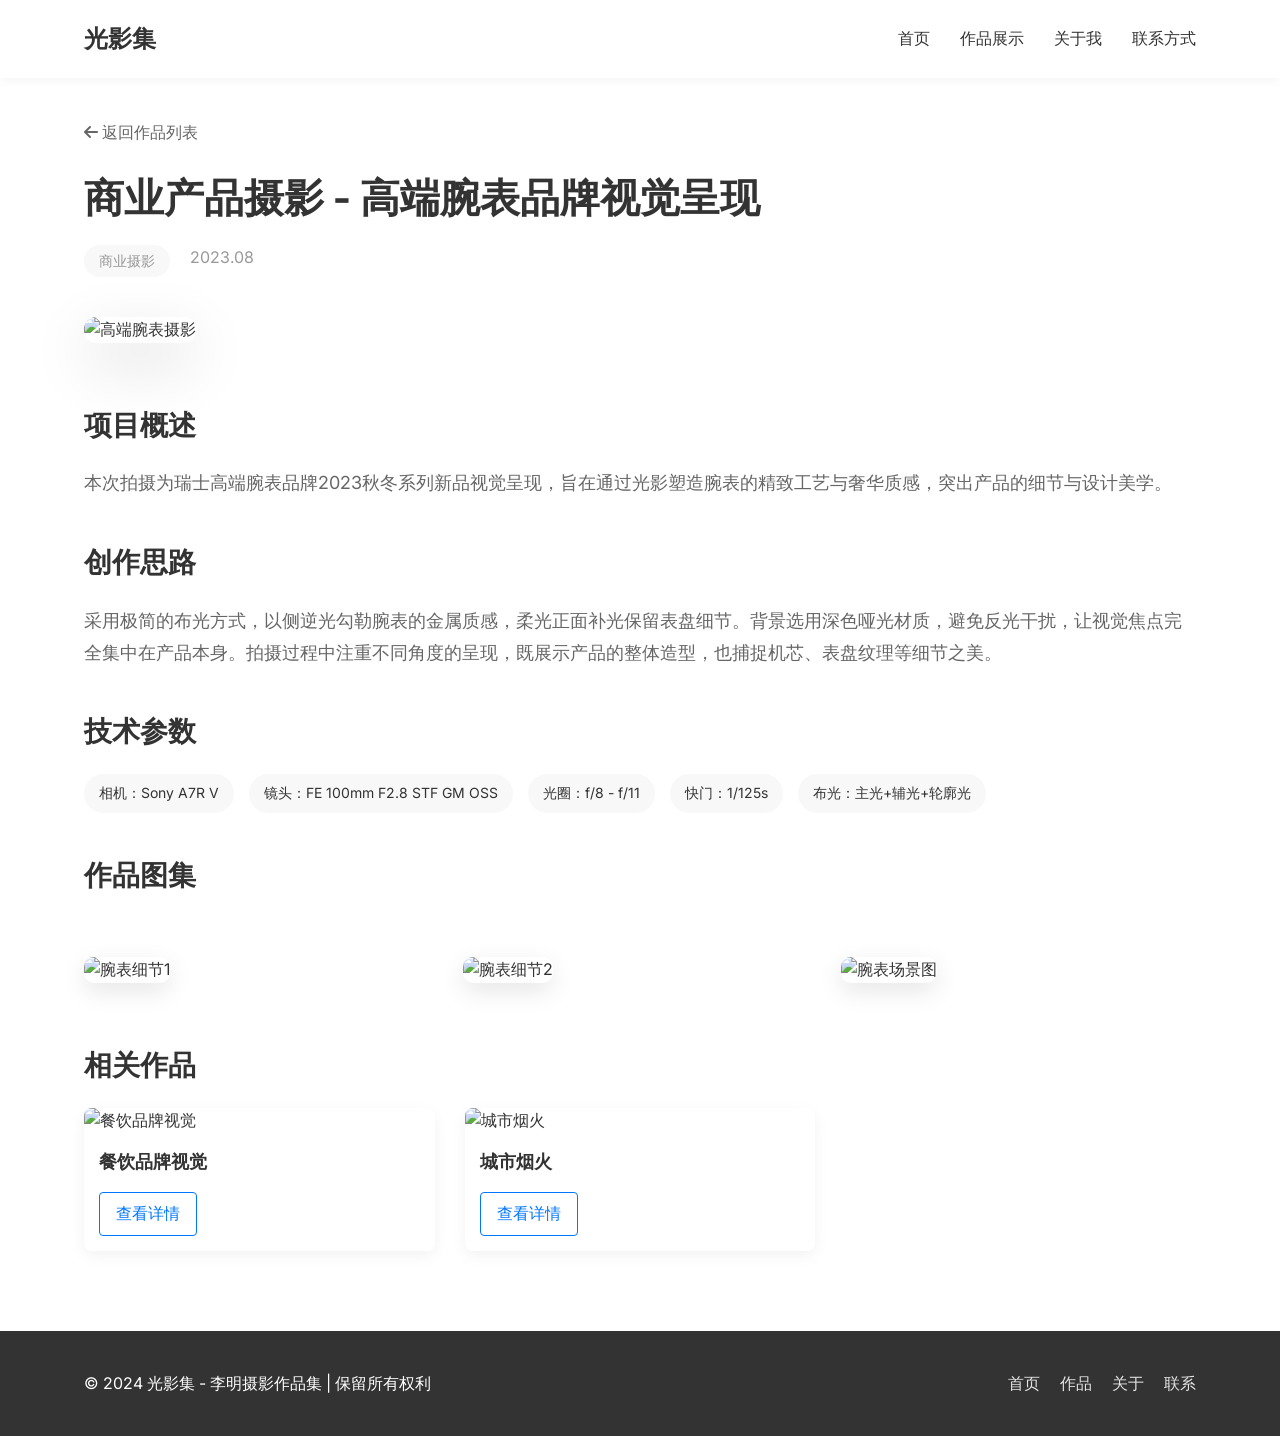
==== project-detail.html @ e2a0b11c "Add files via upload" ====
<!DOCTYPE html>
<html lang="zh-CN">
<head>
    <meta charset="UTF-8">
    <meta name="viewport" content="width=device-width, initial-scale=1.0">
    <title>商业产品摄影 | 李明摄影作品集</title>
    <!-- GSAP 动画库 -->
    <script src="https://cdn.jsdelivr.net/npm/gsap@3.12.5/dist/gsap.min.js"></script>
    <!-- 字体图标 -->
    <link rel="stylesheet" href="https://cdnjs.cloudflare.com/ajax/libs/font-awesome/6.4.0/css/all.min.css">
    <!-- 谷歌字体 -->
    <link href="https://fonts.googleapis.com/css2?family=Inter:wght@300;400;500;600;700&display=swap" rel="stylesheet">
    <!-- 自定义样式 -->
    <link rel="stylesheet" href="style.css">
</head>
<body>
    <!-- 导航栏 -->
    <nav class="navbar">
        <div class="container">
            <div class="logo">
                <a href="index.html#hero">光影集</a>
            </div>
            <!-- 桌面端导航 -->
            <ul class="nav-links desktop-nav">
                <li><a href="index.html#hero" class="nav-link">首页</a></li>
                <li><a href="index.html#portfolio" class="nav-link">作品展示</a></li>
                <li><a href="index.html#about" class="nav-link">关于我</a></li>
                <li><a href="index.html#contact" class="nav-link">联系方式</a></li>
            </ul>
            <!-- 移动端菜单按钮 -->
            <div class="mobile-menu-btn">
                <i class="fas fa-bars"></i>
            </div>
            <!-- 移动端导航 -->
            <ul class="nav-links mobile-nav">
                <li><a href="index.html#hero" class="nav-link">首页</a></li>
                <li><a href="index.html#portfolio" class="nav-link">作品展示</a></li>
                <li><a href="index.html#about" class="nav-link">关于我</a></li>
                <li><a href="index.html#contact" class="nav-link">联系方式</a></li>
            </ul>
        </div>
    </nav>

    <!-- 作品详情区 -->
    <section class="project-detail">
        <div class="container">
            <!-- 作品标题 -->
            <div class="project-header">
                <a href="index.html#portfolio" class="back-btn"><i class="fas fa-arrow-left"></i> 返回作品列表</a>
                <h1 class="project-title">商业产品摄影 - 高端腕表品牌视觉呈现</h1>
                <div class="project-meta">
                    <span class="project-category">商业摄影</span>
                    <span class="project-date">2023.08</span>
                </div>
            </div>

            <!-- 作品主视觉 -->
            <div class="project-main-img">
                <img src="https://picsum.photos/id/26/1200/800" alt="高端腕表摄影" loading="lazy">
            </div>

            <!-- 作品详情内容 -->
            <div class="project-content">
                <div class="project-description">
                    <h2>项目概述</h2>
                    <p>本次拍摄为瑞士高端腕表品牌2023秋冬系列新品视觉呈现，旨在通过光影塑造腕表的精致工艺与奢华质感，突出产品的细节与设计美学。</p>
                    
                    <h2>创作思路</h2>
                    <p>采用极简的布光方式，以侧逆光勾勒腕表的金属质感，柔光正面补光保留表盘细节。背景选用深色哑光材质，避免反光干扰，让视觉焦点完全集中在产品本身。拍摄过程中注重不同角度的呈现，既展示产品的整体造型，也捕捉机芯、表盘纹理等细节之美。</p>
                    
                    <h2>技术参数</h2>
                    <ul class="tech-specs">
                        <li>相机：Sony A7R V</li>
                        <li>镜头：FE 100mm F2.8 STF GM OSS</li>
                        <li>光圈：f/8 - f/11</li>
                        <li>快门：1/125s</li>
                        <li>布光：主光+辅光+轮廓光</li>
                    </ul>
                </div>

                <!-- 作品图集 -->
                <div class="project-gallery">
                    <h2>作品图集</h2>
                    <div class="gallery-grid">
                        <div class="gallery-item">
                            <img src="https://picsum.photos/id/26/800/800" alt="腕表细节1" loading="lazy">
                        </div>
                        <div class="gallery-item">
                            <img src="https://picsum.photos/id/96/800/800" alt="腕表细节2" loading="lazy">
                        </div>
                        <div class="gallery-item">
                            <img src="https://picsum.photos/id/68/800/800" alt="腕表场景图" loading="lazy">
                        </div>
                    </div>
                </div>

                <!-- 相关作品 -->
                <div class="related-projects">
                    <h2>相关作品</h2>
                    <div class="related-grid">
                        <div class="related-item">
                            <img src="https://picsum.photos/id/28/600/400" alt="餐饮品牌视觉" loading="lazy">
                            <h3>餐饮品牌视觉</h3>
                            <a href="project-detail.html" class="view-details">查看详情</a>
                        </div>
                        <div class="related-item">
                            <img src="https://picsum.photos/id/42/600/400" alt="城市烟火" loading="lazy">
                            <h3>城市烟火</h3>
                            <a href="project-detail.html" class="view-details">查看详情</a>
                        </div>
                    </div>
                </div>
            </div>
        </div>
    </section>

    <!-- 页脚 -->
    <footer class="footer">
        <div class="container">
            <div class="footer-content">
                <p>&copy; 2024 光影集 - 李明摄影作品集 | 保留所有权利</p>
                <div class="footer-nav">
                    <a href="index.html#hero">首页</a>
                    <a href="index.html#portfolio">作品</a>
                    <a href="index.html#about">关于</a>
                    <a href="index.html#contact">联系</a>
                </div>
            </div>
        </div>
    </footer>

    <!-- 脚本文件 -->
    <script src="script.js"></script>
</body>
</html>
<div class="lightbox" id="lightbox">
  <div class="lightbox-close" id="lightboxClose">&times;</div>
  <img class="lightbox-img" id="lightboxImg">
</div>
---- style.css ----
/* 全局样式重置 */
* {
    margin: 0;
    padding: 0;
    box-sizing: border-box;
}

/* 基础样式 */
:root {
    --primary-color: #333;
    --secondary-color: #666;
    --accent-color: #0077ff;
    --light-color: #f8f8f8;
    --white-color: #fff;
    --gray-color: #e5e5e5;
    --dark-gray: #999;
    --transition: all 0.3s ease;
}

body {
    font-family: 'Inter', sans-serif;
    color: var(--primary-color);
    background-color: var(--white-color);
    line-height: 1.6;
    overflow-x: hidden;
}

.container {
    width: 90%;
    max-width: 1200px;
    margin: 0 auto;
    padding: 0 20px;
}

/* 通用按钮样式 */
.btn {
    display: inline-block;
    padding: 12px 24px;
    border-radius: 4px;
    text-decoration: none;
    font-weight: 500;
    transition: var(--transition);
    border: none;
    cursor: pointer;
    font-size: 16px;
}

.primary-btn {
    background-color: var(--accent-color);
    color: var(--white-color);
}

.primary-btn:hover {
    background-color: #005ed8;
    transform: translateY(-2px);
}

.secondary-btn {
    background-color: transparent;
    color: var(--primary-color);
    border: 1px solid var(--primary-color);
}

.secondary-btn:hover {
    background-color: var(--primary-color);
    color: var(--white-color);
}

/* 通用标题样式 */
.section-title {
    font-size: 36px;
    font-weight: 700;
    margin-bottom: 60px;
    text-align: center;
    position: relative;
}

.section-title::after {
    content: '';
    display: block;
    width: 60px;
    height: 3px;
    background-color: var(--accent-color);
    margin: 15px auto 0;
}

/* 导航栏样式 */
.navbar {
    position: fixed;
    top: 0;
    left: 0;
    width: 100%;
    background-color: var(--white-color);
    z-index: 1000;
    padding: 20px 0;
    box-shadow: 0 2px 10px rgba(0, 0, 0, 0.05);
    transition: var(--transition);
}

.navbar.scrolled {
    padding: 10px 0;
    background-color: var(--white-color);
    box-shadow: 0 2px 20px rgba(0, 0, 0, 0.1);
}

.navbar .container {
    display: flex;
    justify-content: space-between;
    align-items: center;
}

.logo a {
    font-size: 24px;
    font-weight: 700;
    color: var(--primary-color);
    text-decoration: none;
}

.nav-links {
    display: flex;
    list-style: none;
}

.desktop-nav {
    display: flex;
}

.mobile-nav {
    display: none;
    position: absolute;
    top: 100%;
    left: 0;
    width: 100%;
    background-color: var(--white-color);
    flex-direction: column;
    padding: 20px;
    box-shadow: 0 5px 10px rgba(0, 0, 0, 0.1);
}

.nav-link {
    color: var(--primary-color);
    text-decoration: none;
    margin-left: 30px;
    font-weight: 500;
    transition: var(--transition);
    position: relative;
}

.mobile-nav .nav-link {
    margin: 10px 0;
    display: block;
}

.nav-link::after {
    content: '';
    position: absolute;
    bottom: -5px;
    left: 0;
    width: 0;
    height: 2px;
    background-color: var(--accent-color);
    transition: var(--transition);
}

.nav-link:hover::after {
    width: 100%;
}

.mobile-menu-btn {
    display: none;
    font-size: 24px;
    cursor: pointer;
}

/* Hero区域样式 */
.hero {
    height: 100vh;
    display: flex;
    align-items: center;
    justify-content: center;
    text-align: center;
    color: var(--white);
    /* 核心：添加背景图 */
    background-image:url(images/hero-bg.jpg) ; /* 替换成你的背景图路径 */
    background-size: cover; /* 让背景图铺满整个Hero区，保持比例 */
    background-position: center; /* 背景图居中显示（重点内容不被裁切） */
    background-attachment: fixed; /* 滚动时背景图固定，增加高级感（可选） */
    /* 叠加半透明黑色蒙版，让文字更清晰 */
    position: relative;
}

/* 新增蒙版样式，避免文字和背景图混在一起看不清 */
.hero::before {
    content: '';
    position: absolute;
    top: 0;
    left: 0;
    width: 100%;
    height: 100%;
    background-color: rgba(0, 0, 0, 0.6); /* 0.6是透明度，0-1之间调整 */
    z-index: 1; /* 蒙版在背景图上、文字下 */
}

/* 让Hero区的文字显示在蒙版上方 */
.hero .container,
.hero .hero-content {
    position: relative;
    z-index: 2;
}
.hero-title  {
    font-size: clamp(3rem, 8vw, 6rem);
    font-weight: 700;
    margin-bottom: 1rem;
    line-height: 1.1;
    /* 核心：修改这里的color值 */
    color: #ffffff; /* 原白色，可改成任意颜色，比如#f0f0f0（浅灰）、#ff6600（橙色） */
}

.hero-subtitle {
    font-size: clamp(1.2rem, 3vw, 1.8rem);
    font-weight: 300;
    margin-bottom: 2rem;
    /* 核心：修改这里的color值 */
    color: #ffffff; /* 原浅灰色，可改成#ffffff（白色）、#cccccc（更浅的灰） */
}

.hero .primary-btn {
    opacity: 0;
    transform: translateY(20px);
    animation: fadeUp 1s ease 0.6s forwards;
}

/* 作品展示区样式 */
.portfolio {
    padding: 100px 0;
}

.portfolio-filters {
    display: flex;
    justify-content: center;
    margin-bottom: 40px;
    flex-wrap: wrap;
}

.filter-btn {
    background: transparent;
    border: none;
    font-size: 16px;
    font-weight: 500;
    color: var(--secondary-color);
    margin: 0 15px 10px;
    cursor: pointer;
    padding: 8px 16px;
    border-radius: 20px;
    transition: var(--transition);
}

.filter-btn.active,
.filter-btn:hover {
    background-color: var(--accent-color);
    color: var(--white-color);
}

.portfolio-grid {
    display: grid;
    grid-template-columns: repeat(auto-fill, minmax(350px, 1fr));
    gap: 40px;
}

.portfolio-item {
    background-color: var(--white-color);
    border-radius: 8px;
    overflow: hidden;
    box-shadow: 0 5px 15px rgba(0, 0, 0, 0.05);
    transition: var(--transition);
    opacity: 0;
    transform: translateY(30px);
}

.portfolio-item.show {
    animation: fadeUp 0.5s ease forwards;
}

.portfolio-item:hover {
    transform: translateY(-10px);
    box-shadow: 0 15px 30px rgba(0, 0, 0, 0.1);
}

.portfolio-img-wrapper {
    position: relative;
    overflow: hidden;
}

.portfolio-img-wrapper img {
    width: 100%;
    height: 250px;
    object-fit: cover;
    transition: var(--transition);
}

.portfolio-item:hover .portfolio-img-wrapper img {
    transform: scale(1.05);
}

.portfolio-overlay {
    position: absolute;
    top: 0;
    left: 0;
    width: 100%;
    height: 100%;
    background-color: rgba(0, 0, 0, 0.7);
    display: flex;
    align-items: center;
    justify-content: center;
    opacity: 0;
    transition: var(--transition);
}

.portfolio-img-wrapper:hover .portfolio-overlay {
    opacity: 1;
}

.overlay-content {
    text-align: center;
    color: var(--white-color);
    padding: 20px;
    transform: translateY(20px);
    transition: var(--transition);
}

.portfolio-img-wrapper:hover .overlay-content {
    transform: translateY(0);
}

.overlay-content h3 {
    margin-bottom: 10px;
    font-size: 20px;
}

.overlay-content p {
    margin-bottom: 20px;
    color: var(--gray-color);
}

.view-details {
    color: var(--white-color);
    text-decoration: none;
    border: 1px solid var(--white-color);
    padding: 8px 16px;
    border-radius: 4px;
    transition: var(--transition);
}

.view-details:hover {
    background-color: var(--white-color);
    color: var(--primary-color);
}

.portfolio-info {
    padding: 20px;
}

.portfolio-title {
    font-size: 18px;
    font-weight: 600;
    margin-bottom: 10px;
}

.portfolio-category {
    color: var(--dark-gray);
    font-size: 14px;
}

/* 关于我区域样式 */
.about {
    padding: 100px 0;
    background-color: var(--light-color);
}

.about-content {
    display: flex;
    flex-wrap: wrap;
    gap: 60px;
    align-items: center;
}

.about-img {
    flex: 1;
    min-width: 300px;
    text-align: center;
}

.about-img img {
    width: 300px;
    height: 300px;
    border-radius: 50%;
    object-fit: cover;
    box-shadow: 0 10px 30px rgba(0, 0, 0, 0.1);
}

.about-text {
    flex: 2;
    min-width: 300px;
}

.about-text h3 {
    font-size: 28px;
    margin-bottom: 20px;
}

.about-text p {
    font-size: 16px;
    color: var(--secondary-color);
    margin-bottom: 30px;
    line-height: 1.8;
}

.timeline-title {
    font-size: 20px;
    margin: 30px 0 20px;
    color: var(--primary-color);
}

.timeline-item {
    margin-bottom: 20px;
    padding-left: 20px;
    border-left: 2px solid var(--accent-color);
    position: relative;
}

.timeline-item::before {
    content: '';
    position: absolute;
    left: -7px;
    top: 0;
    width: 12px;
    height: 12px;
    border-radius: 50%;
    background-color: var(--accent-color);
}

.timeline-date {
    display: block;
    font-weight: 600;
    color: var(--accent-color);
    margin-bottom: 5px;
}

.timeline-item h5 {
    font-size: 18px;
    margin-bottom: 5px;
}

/* 联系方式样式 */
.contact {
    padding: 100px 0;
}

.contact-content {
    display: flex;
    flex-wrap: wrap;
    gap: 60px;
}

.contact-info {
    flex: 1;
    min-width: 300px;
}

.contact-item {
    display: flex;
    align-items: center;
    margin-bottom: 30px;
}

.contact-item i {
    font-size: 24px;
    color: var(--accent-color);
    margin-right: 20px;
    width: 30px;
    text-align: center;
}

.contact-social {
    margin-top: 40px;
}

.contact-social a {
    display: inline-block;
    width: 40px;
    height: 40px;
    line-height: 40px;
    text-align: center;
    border-radius: 50%;
    background-color: var(--light-color);
    color: var(--primary-color);
    margin-right: 15px;
    transition: var(--transition);
}

.contact-social a:hover {
    background-color: var(--accent-color);
    color: var(--white-color);
    transform: translateY(-5px);
}

.contact-form {
    flex: 2;
    min-width: 300px;
}

.form-group {
    margin-bottom: 20px;
}

.form-group input,
.form-group textarea {
    width: 100%;
    padding: 15px;
    border: 1px solid var(--gray-color);
    border-radius: 4px;
    font-size: 16px;
    font-family: inherit;
    transition: var(--transition);
}

.form-group input:focus,
.form-group textarea:focus {
    outline: none;
    border-color: var(--accent-color);
    box-shadow: 0 0 0 3px rgba(0, 119, 255, 0.1);
}

/* 作品详情页样式 */
.project-detail {
    padding: 120px 0 80px;
}

.project-header {
    margin-bottom: 40px;
}

.back-btn {
    display: inline-block;
    margin-bottom: 20px;
    color: var(--secondary-color);
    text-decoration: none;
    transition: var(--transition);
}

.back-btn:hover {
    color: var(--accent-color);
}

.project-title {
    font-size: 40px;
    font-weight: 700;
    margin-bottom: 15px;
}

.project-meta {
    display: flex;
    gap: 20px;
    color: var(--dark-gray);
    margin-bottom: 30px;
}

.project-category {
    padding: 5px 15px;
    background-color: var(--light-color);
    border-radius: 20px;
    font-size: 14px;
}

.project-main-img {
    margin-bottom: 60px;
}

.project-main-img img {
  width: 100%;
  border-radius: 12px;
  box-shadow: 0 20px 60px rgba(0,0,0,0.15);
  transition: transform 0.3s ease;
}
.project-main-img img:hover {
  transform: scale(1.02);
}
.project-content h2 {
    font-size: 28px;
    margin: 40px 0 20px;
    color: var(--primary-color);
}

.project-description p {
    font-size: 18px;
    line-height: 1.8;
    color: var(--secondary-color);
    margin-bottom: 20px;
}

.tech-specs {
    list-style: none;
    display: flex;
    flex-wrap: wrap;
    gap: 15px;
    margin-bottom: 30px;
}

.tech-specs li {
    padding: 8px 15px;
    background-color: var(--light-color);
    border-radius: 20px;
    font-size: 14px;
}

.gallery-grid {
  display: grid;
  grid-template-columns: repeat(auto-fill, minmax(280px, 1fr));
  gap: 24px;
  margin: 60px 0;
}

.gallery-item img {
  width: 100%;
  height: 320px;
  object-fit: cover;
  border-radius: 10px;
  box-shadow: 0 8px 24px rgba(0,0,0,0.1);
  transition: all 0.4s ease;
}

.gallery-item img:hover {
  transform: translateY(-6px) scale(1.03);
  box-shadow: 0 18px 40px rgba(0,0,0,0.15);
}

.related-grid {
    display: grid;
    grid-template-columns: repeat(auto-fill, minmax(300px, 1fr));
    gap: 30px;
}

.related-item {
    border-radius: 8px;
    overflow: hidden;
    box-shadow: 0 5px 15px rgba(0, 0, 0, 0.05);
}

.related-item img {
    width: 100%;
    height: 200px;
    object-fit: cover;
}

.related-item h3 {
    padding: 15px;
    font-size: 18px;
}

.related-item .view-details {
    margin: 0 15px 15px;
    display: inline-block;
    color: var(--accent-color);
    border-color: var(--accent-color);
}

.related-item .view-details:hover {
    background-color: var(--accent-color);
    color: var(--white-color);
}

/* 页脚样式 */
.footer {
    background-color: var(--primary-color);
    color: var(--white-color);
    padding: 40px 0;
}

.footer-content {
    display: flex;
    flex-wrap: wrap;
    justify-content: space-between;
    align-items: center;
}

.footer-nav {
    display: flex;
    gap: 20px;
}

.footer-nav a {
    color: var(--gray-color);
    text-decoration: none;
    transition: var(--transition);
}

.footer-nav a:hover {
    color: var(--accent-color);
}
.lightbox {
  position: fixed;
  top: 0;
  left: 0;
  width: 100vw;
  height: 100vh;
  background: rgba(0,0,0,0.9);
  display: flex;
  align-items: center;
  justify-content: center;
  z-index: 9999;
  opacity: 0;
  pointer-events: none;
  transition: opacity 0.4s ease;
}
.lightbox.show {
  opacity: 1;
  pointer-events: all;
}
.lightbox-img {
  max-width: 90%;
  max-height: 90vh;
  border-radius: 8px;
  box-shadow: 0 20px 60px rgba(0,0,0,0.5);
}
.lightbox-close {
  position: absolute;
  top: 30px;
  right: 30px;
  font-size: 40px;
  color: #fff;
  cursor: pointer;
  user-select: none;
}
/* 动画关键帧 */
@keyframes fadeUp {
    to {
        opacity: 1;
        transform: translateY(0);
    }
}

/* 响应式设计 */
@media (max-width: 992px) {
    .hero-title {
        font-size: 48px;
    }
    
    .section-title {
        font-size: 32px;
    }
    
    .project-title {
        font-size: 32px;
    }
}

@media (max-width: 768px) {
    .desktop-nav {
        display: none;
    }
    
    .mobile-menu-btn {
        display: block;
    }
    
    .mobile-nav.active {
        display: flex;
    }
    
    .hero-title {
        font-size: 36px;
    }
    
    .hero-subtitle {
        font-size: 20px;
    }
    
    .section-title {
        font-size: 28px;
        margin-bottom: 40px;
    }
    
    .portfolio-grid {
        grid-template-columns: 1fr;
    }
    
    .about-content {
        gap: 40px;
    }
    
    .contact-content {
        gap: 40px;
    }
    
    .footer-content {
        flex-direction: column;
        gap: 20px;
        text-align: center;
    }
}

@media (max-width: 576px) {
    .hero-title {
        font-size: 28px;
    }
    
    .container {
        width: 95%;
        padding: 0 10px;
    }
    
    .portfolio {
        padding: 60px 0;
    }
    
    .about {
        padding: 60px 0;
    }
    
    .contact {
        padding: 60px 0;
    }
    
    .project-detail {
        padding: 100px 0 60px;
    }
    
    .project-title {
        font-size: 24px;
    }
}
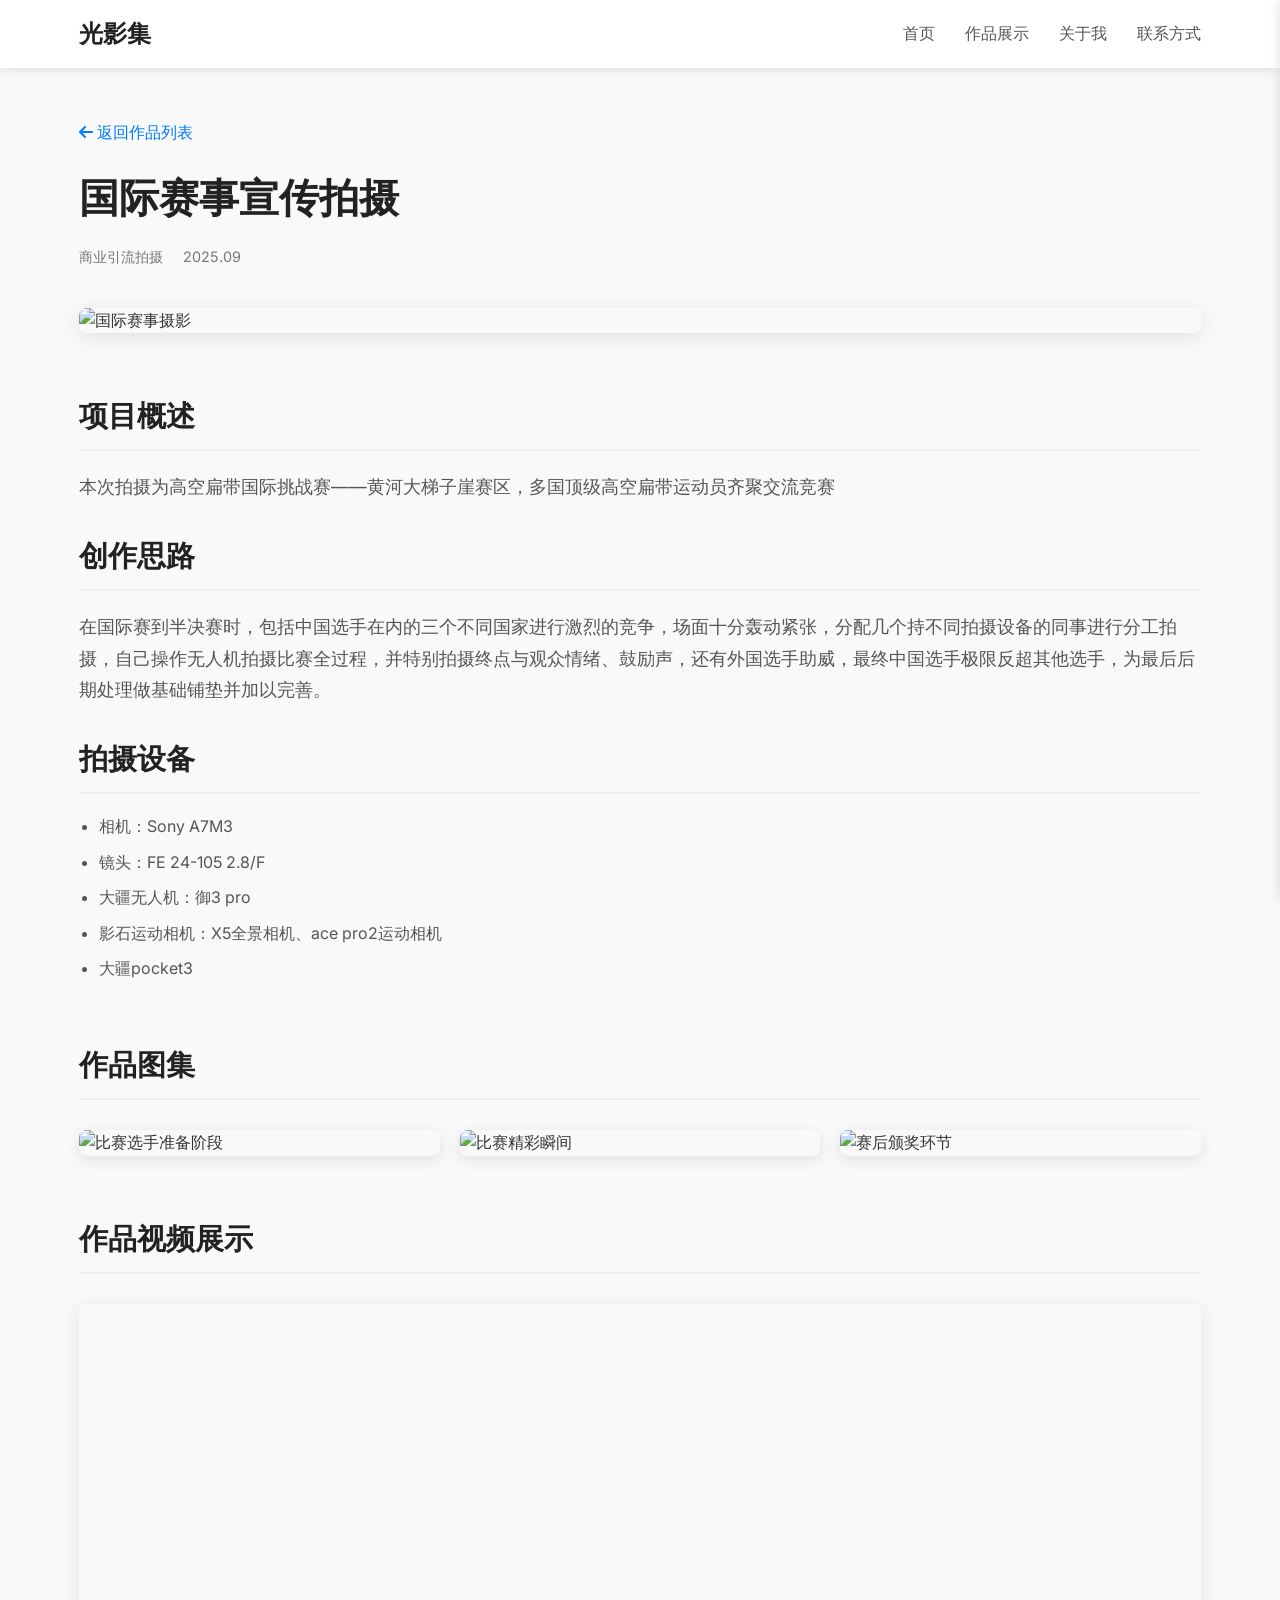
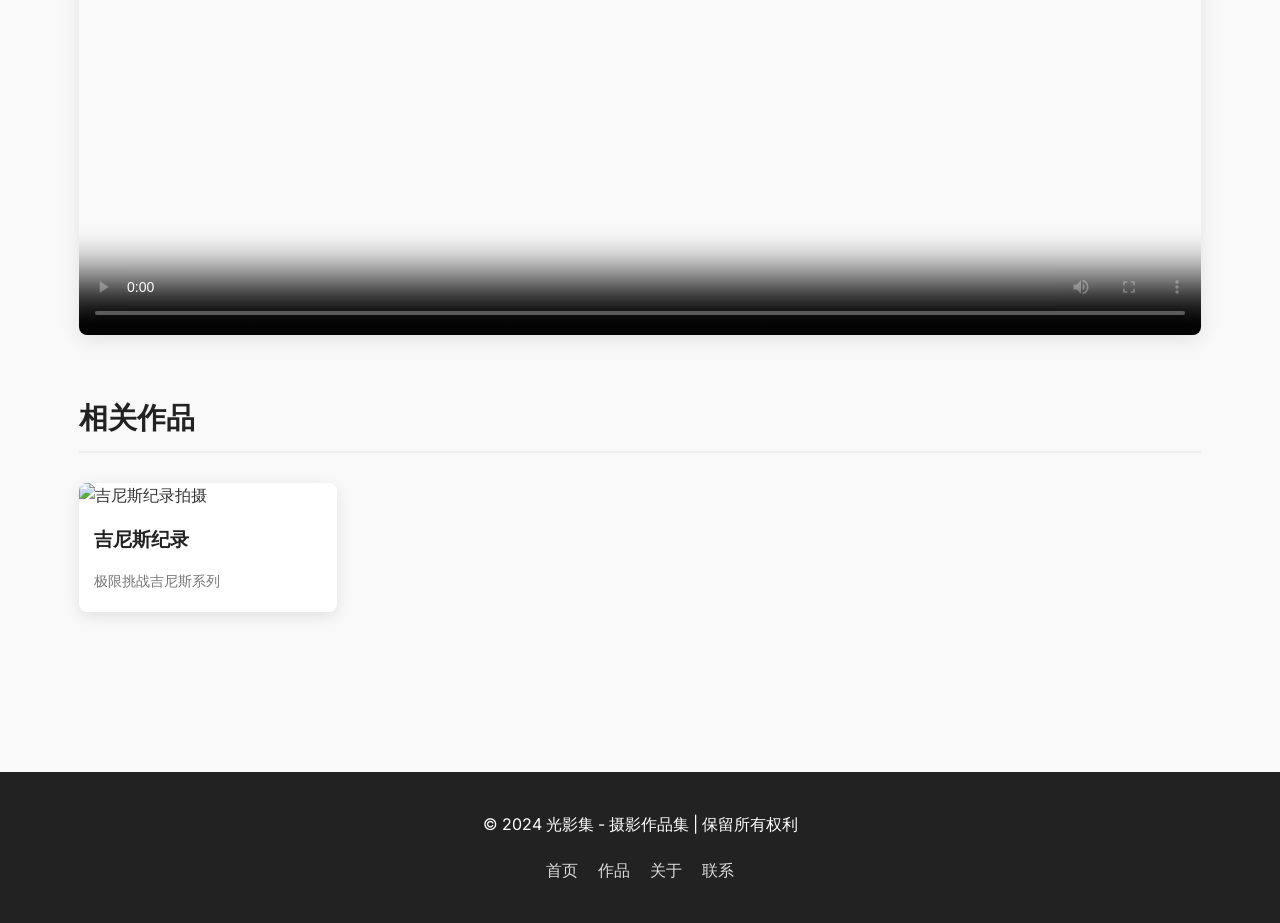
==== commit 4ee9bdf1: "Add files via upload" ====
--- a/project-detail.html
+++ b/project-detail.html
@@ -3,7 +3,7 @@
 <head>
     <meta charset="UTF-8">
     <meta name="viewport" content="width=device-width, initial-scale=1.0">
-    <title>商业产品摄影 | 李明摄影作品集</title>
+    <title>商业产品摄影 | 摄影作品集</title>
     <!-- GSAP 动画库 -->
     <script src="https://cdn.jsdelivr.net/npm/gsap@3.12.5/dist/gsap.min.js"></script>
     <!-- 字体图标 -->
@@ -11,7 +11,378 @@
     <!-- 谷歌字体 -->
     <link href="https://fonts.googleapis.com/css2?family=Inter:wght@300;400;500;600;700&display=swap" rel="stylesheet">
     <!-- 自定义样式 -->
-    <link rel="stylesheet" href="style.css">
+    <style>
+        /* 全局重置 */
+        * {
+            margin: 0;
+            padding: 0;
+            box-sizing: border-box;
+            font-family: 'Inter', sans-serif;
+        }
+
+        /* 基础样式 */
+        body {
+            line-height: 1.6;
+            color: #333;
+            background-color: #f9f9f9;
+        }
+
+        .container {
+            width: 90%;
+            max-width: 1200px;
+            margin: 0 auto;
+            padding: 0 15px;
+        }
+
+        a {
+            text-decoration: none;
+            color: inherit;
+            transition: all 0.3s ease;
+        }
+
+        ul {
+            list-style: none;
+        }
+
+        img {
+            max-width: 100%;
+            height: auto;
+            display: block;
+        }
+
+        /* 导航栏样式 */
+        .navbar {
+            background-color: #fff;
+            box-shadow: 0 2px 10px rgba(0,0,0,0.1);
+            position: fixed;
+            top: 0;
+            left: 0;
+            width: 100%;
+            z-index: 999;
+            padding: 15px 0;
+        }
+
+        .navbar .container {
+            display: flex;
+            justify-content: space-between;
+            align-items: center;
+        }
+
+        .logo a {
+            font-size: 1.5rem;
+            font-weight: 700;
+            color: #222;
+        }
+
+        .desktop-nav {
+            display: flex;
+            gap: 30px;
+        }
+
+        .mobile-nav {
+            position: fixed;
+            top: 0;
+            right: 0;
+            width: 250px;
+            height: 100vh;
+            background-color: #fff;
+            flex-direction: column;
+            padding: 80px 30px;
+            box-shadow: -2px 0 10px rgba(0,0,0,0.1);
+            transform: translateX(100%);
+            transition: transform 0.3s ease;
+            z-index: 998;
+        }
+
+        .mobile-nav.active {
+            transform: translateX(0);
+        }
+
+        .mobile-nav li {
+            margin: 20px 0;
+        }
+
+        .nav-link {
+            font-weight: 500;
+            color: #555;
+        }
+
+        .nav-link:hover {
+            color: #007bff;
+        }
+
+        .mobile-menu-btn {
+            font-size: 1.5rem;
+            cursor: pointer;
+            display: none;
+        }
+
+        /* 作品详情区样式 */
+        .project-detail {
+            padding: 120px 0 80px;
+        }
+
+        .project-header {
+            margin-bottom: 40px;
+        }
+
+        .back-btn {
+            display: inline-block;
+            margin-bottom: 20px;
+            color: #007bff;
+            font-weight: 500;
+        }
+
+        .back-btn:hover {
+            text-decoration: underline;
+        }
+
+        .project-title {
+            font-size: 2.5rem;
+            font-weight: 700;
+            margin-bottom: 15px;
+            color: #222;
+        }
+
+        .project-meta {
+            display: flex;
+            gap: 20px;
+            color: #777;
+            font-size: 0.9rem;
+        }
+
+        .project-main-img {
+            margin-bottom: 60px;
+            border-radius: 8px;
+            overflow: hidden;
+            box-shadow: 0 4px 20px rgba(0,0,0,0.1);
+        }
+
+        .project-content {
+            display: grid;
+            gap: 60px;
+        }
+
+        .project-description h2 {
+            font-size: 1.8rem;
+            margin-bottom: 20px;
+            color: #222;
+            border-bottom: 2px solid #eee;
+            padding-bottom: 10px;
+        }
+
+        .project-description p {
+            margin-bottom: 30px;
+            font-size: 1.1rem;
+            line-height: 1.8;
+            color: #555;
+        }
+
+        .tech-specs {
+            display: grid;
+            gap: 10px;
+            padding-left: 20px;
+            list-style: disc;
+            color: #555;
+        }
+
+        /* 作品图集样式 */
+        .project-gallery h2 {
+            font-size: 1.8rem;
+            margin-bottom: 30px;
+            color: #222;
+            border-bottom: 2px solid #eee;
+            padding-bottom: 10px;
+        }
+
+        .gallery-grid {
+            display: grid;
+            grid-template-columns: repeat(auto-fill, minmax(300px, 1fr));
+            gap: 20px;
+        }
+
+        .gallery-item {
+            border-radius: 8px;
+            overflow: hidden;
+            box-shadow: 0 4px 15px rgba(0,0,0,0.1);
+            cursor: pointer;
+            transition: transform 0.3s ease;
+        }
+
+        .gallery-item:hover {
+            transform: translateY(-5px);
+        }
+
+        /* 视频展示样式 */
+        .project-video h2 {
+            font-size: 1.8rem;
+            margin-bottom: 30px;
+            color: #222;
+            border-bottom: 2px solid #eee;
+            padding-bottom: 10px;
+        }
+
+        .video-container {
+            position: relative;
+            width: 100%;
+            aspect-ratio: 16/9;
+            border-radius: 8px;
+            overflow: hidden;
+            box-shadow: 0 4px 20px rgba(0,0,0,0.1);
+        }
+
+        .project-video-player {
+            width: 100%;
+            height: 100%;
+            object-fit: cover;
+        }
+
+        /* 相关作品样式 */
+        .related-projects h2 {
+            font-size: 1.8rem;
+            margin-bottom: 30px;
+            color: #222;
+            border-bottom: 2px solid #eee;
+            padding-bottom: 10px;
+        }
+
+        .related-grid {
+            display: grid;
+            grid-template-columns: repeat(auto-fill, minmax(250px, 1fr));
+            gap: 30px;
+        }
+
+        .related-item {
+            background-color: #fff;
+            border-radius: 8px;
+            overflow: hidden;
+            box-shadow: 0 4px 15px rgba(0,0,0,0.1);
+            transition: transform 0.3s ease;
+        }
+
+        .related-item:hover {
+            transform: translateY(-5px);
+        }
+
+        .related-item h3 {
+            padding: 15px;
+            font-size: 1.2rem;
+            font-weight: 600;
+            color: #222;
+        }
+
+        .related-item p {
+            padding: 0 15px 20px;
+            color: #777;
+            font-size: 0.9rem;
+        }
+
+        /* 页脚样式 */
+        .footer {
+            background-color: #222;
+            color: #fff;
+            padding: 40px 0;
+            margin-top: 80px;
+        }
+
+        .footer-content {
+            display: flex;
+            flex-direction: column;
+            align-items: center;
+            gap: 20px;
+        }
+
+        .footer-nav {
+            display: flex;
+            gap: 20px;
+        }
+
+        .footer-nav a {
+            color: #ddd;
+        }
+
+        .footer-nav a:hover {
+            color: #fff;
+            text-decoration: underline;
+        }
+
+        /* 图片灯箱样式 */
+        .lightbox {
+            position: fixed;
+            top: 0;
+            left: 0;
+            width: 100%;
+            height: 100%;
+            background-color: rgba(0,0,0,0.9);
+            display: flex;
+            justify-content: center;
+            align-items: center;
+            z-index: 9999;
+            opacity: 0;
+            pointer-events: none;
+            transition: opacity 0.3s ease;
+        }
+
+        .lightbox.active {
+            opacity: 1;
+            pointer-events: all;
+        }
+
+        .lightbox-close {
+            position: absolute;
+            top: 30px;
+            right: 30px;
+            font-size: 2rem;
+            color: #fff;
+            cursor: pointer;
+            transition: transform 0.3s ease;
+        }
+
+        .lightbox-close:hover {
+            transform: scale(1.1);
+        }
+
+        .lightbox-img {
+            max-width: 90%;
+            max-height: 90%;
+            object-fit: contain;
+            border-radius: 4px;
+        }
+
+        /* 响应式适配 */
+        @media (max-width: 768px) {
+            .desktop-nav {
+                display: none;
+            }
+
+            .mobile-menu-btn {
+                display: block;
+            }
+
+            .project-title {
+                font-size: 2rem;
+            }
+
+            .project-description h2,
+            .project-gallery h2,
+            .project-video h2,
+            .related-projects h2 {
+                font-size: 1.5rem;
+            }
+
+            .gallery-grid {
+                grid-template-columns: 1fr;
+            }
+
+            .related-grid {
+                grid-template-columns: 1fr;
+            }
+
+            .footer-content {
+                text-align: center;
+            }
+        }
+    </style>
 </head>
 <body>
     <!-- 导航栏 -->
@@ -47,34 +418,34 @@
             <!-- 作品标题 -->
             <div class="project-header">
                 <a href="index.html#portfolio" class="back-btn"><i class="fas fa-arrow-left"></i> 返回作品列表</a>
-                <h1 class="project-title">商业产品摄影 - 高端腕表品牌视觉呈现</h1>
+                <h1 class="project-title">国际赛事宣传拍摄</h1>
                 <div class="project-meta">
-                    <span class="project-category">商业摄影</span>
-                    <span class="project-date">2023.08</span>
+                    <span class="project-category">商业引流拍摄</span>
+                    <span class="project-date">2025.09</span>
                 </div>
             </div>
 
             <!-- 作品主视觉 -->
             <div class="project-main-img">
-                <img src="https://picsum.photos/id/26/1200/800" alt="高端腕表摄影" loading="lazy">
+                <img src="images/detail-main.jpg" alt="国际赛事摄影" loading="lazy">
             </div>
 
-            <!-- 作品详情内容 -->
+            <!-- 作品详情内容 --> 
             <div class="project-content">
                 <div class="project-description">
                     <h2>项目概述</h2>
-                    <p>本次拍摄为瑞士高端腕表品牌2023秋冬系列新品视觉呈现，旨在通过光影塑造腕表的精致工艺与奢华质感，突出产品的细节与设计美学。</p>
+                    <p>本次拍摄为高空扁带国际挑战赛——黄河大梯子崖赛区，多国顶级高空扁带运动员齐聚交流竞赛</p>
                     
                     <h2>创作思路</h2>
-                    <p>采用极简的布光方式，以侧逆光勾勒腕表的金属质感，柔光正面补光保留表盘细节。背景选用深色哑光材质，避免反光干扰，让视觉焦点完全集中在产品本身。拍摄过程中注重不同角度的呈现，既展示产品的整体造型，也捕捉机芯、表盘纹理等细节之美。</p>
+                    <p>在国际赛到半决赛时，包括中国选手在内的三个不同国家进行激烈的竞争，场面十分轰动紧张，分配几个持不同拍摄设备的同事进行分工拍摄，自己操作无人机拍摄比赛全过程，并特别拍摄终点与观众情绪、鼓励声，还有外国选手助威，最终中国选手极限反超其他选手，为最后后期处理做基础铺垫并加以完善。</p>
                     
-                    <h2>技术参数</h2>
+                    <h2>拍摄设备</h2>
                     <ul class="tech-specs">
-                        <li>相机：Sony A7R V</li>
-                        <li>镜头：FE 100mm F2.8 STF GM OSS</li>
-                        <li>光圈：f/8 - f/11</li>
-                        <li>快门：1/125s</li>
-                        <li>布光：主光+辅光+轮廓光</li>
+                        <li>相机：Sony A7M3</li>
+                        <li>镜头：FE 24-105 2.8/F</li>
+                        <li>大疆无人机：御3 pro</li>
+                        <li>影石运动相机：X5全景相机、ace pro2运动相机</li>
+                        <li>大疆pocket3</li>
                     </ul>
                 </div>
 
@@ -83,14 +454,25 @@
                     <h2>作品图集</h2>
                     <div class="gallery-grid">
                         <div class="gallery-item">
-                            <img src="https://picsum.photos/id/26/800/800" alt="腕表细节1" loading="lazy">
+                            <img src="images/detail-01.jpg" alt="比赛选手准备阶段" loading="lazy">
                         </div>
                         <div class="gallery-item">
-                            <img src="https://picsum.photos/id/96/800/800" alt="腕表细节2" loading="lazy">
+                            <img src="images/detail-02.jpg" alt="比赛精彩瞬间" loading="lazy">
                         </div>
                         <div class="gallery-item">
-                            <img src="https://picsum.photos/id/68/800/800" alt="腕表场景图" loading="lazy">
+                            <img src="images/detail-03.jpg" alt="赛后颁奖环节" loading="lazy">
                         </div>
+                    </div>
+                </div>
+
+                <!-- 作品视频展示 -->
+                <div class="project-video">
+                    <h2>作品视频展示</h2>
+                    <div class="video-container">
+                        <video controls poster="images/video-cover.jpg" preload="metadata" class="project-video-player">
+                            <source src="images/project-video.mp4" type="video/mp4">
+                            你的浏览器不支持视频播放，请升级浏览器后重试。
+                        </video>
                     </div>
                 </div>
 
@@ -99,14 +481,9 @@
                     <h2>相关作品</h2>
                     <div class="related-grid">
                         <div class="related-item">
-                            <img src="https://picsum.photos/id/28/600/400" alt="餐饮品牌视觉" loading="lazy">
-                            <h3>餐饮品牌视觉</h3>
-                            <a href="project-detail.html" class="view-details">查看详情</a>
-                        </div>
-                        <div class="related-item">
-                            <img src="https://picsum.photos/id/42/600/400" alt="城市烟火" loading="lazy">
-                            <h3>城市烟火</h3>
-                            <a href="project-detail.html" class="view-details">查看详情</a>
+                            <img src="images/detail-01.jpg" alt="吉尼斯纪录拍摄" loading="lazy">
+                            <h3>吉尼斯纪录</h3>
+                            <p>极限挑战吉尼斯系列</p>
                         </div>
                     </div>
                 </div>
@@ -118,7 +495,7 @@
     <footer class="footer">
         <div class="container">
             <div class="footer-content">
-                <p>&copy; 2024 光影集 - 李明摄影作品集 | 保留所有权利</p>
+                <p>&copy; 2024 光影集 - 摄影作品集 | 保留所有权利</p>
                 <div class="footer-nav">
                     <a href="index.html#hero">首页</a>
                     <a href="index.html#portfolio">作品</a>
@@ -129,11 +506,130 @@
         </div>
     </footer>
 
+    <!-- 图片灯箱 -->
+    <div class="lightbox" id="lightbox">
+        <div class="lightbox-close" id="lightboxClose">&times;</div>
+        <img class="lightbox-img" id="lightboxImg">
+    </div>
+
     <!-- 脚本文件 -->
-    <script src="script.js"></script>
+    <script>
+        // 移动端导航菜单切换
+        const mobileMenuBtn = document.querySelector('.mobile-menu-btn');
+        const mobileNav = document.querySelector('.mobile-nav');
+        
+        mobileMenuBtn.addEventListener('click', () => {
+            mobileNav.classList.toggle('active');
+            // 切换菜单图标
+            const icon = mobileMenuBtn.querySelector('i');
+            icon.classList.toggle('fa-bars');
+            icon.classList.toggle('fa-times');
+        });
+
+        // 关闭移动端导航（点击导航链接后）
+        const mobileNavLinks = mobileNav.querySelectorAll('.nav-link');
+        mobileNavLinks.forEach(link => {
+            link.addEventListener('click', () => {
+                mobileNav.classList.remove('active');
+                const icon = mobileMenuBtn.querySelector('i');
+                icon.classList.remove('fa-times');
+                icon.classList.add('fa-bars');
+            });
+        });
+
+        // 图片灯箱功能
+        const lightbox = document.getElementById('lightbox');
+        const lightboxImg = document.getElementById('lightboxImg');
+        const lightboxClose = document.getElementById('lightboxClose');
+        const galleryItems = document.querySelectorAll('.gallery-item img');
+
+        // 打开灯箱
+        galleryItems.forEach(img => {
+            img.addEventListener('click', () => {
+                lightbox.classList.add('active');
+                lightboxImg.src = img.src;
+                lightboxImg.alt = img.alt;
+                // 禁止页面滚动
+                document.body.style.overflow = 'hidden';
+            });
+        });
+
+        // 关闭灯箱
+        const closeLightbox = () => {
+            lightbox.classList.remove('active');
+            // 恢复页面滚动
+            document.body.style.overflow = 'auto';
+        };
+
+        lightboxClose.addEventListener('click', closeLightbox);
+        lightbox.addEventListener('click', (e) => {
+            if (e.target === lightbox) {
+                closeLightbox();
+            }
+        });
+
+        // ESC键关闭灯箱
+        document.addEventListener('keydown', (e) => {
+            if (e.key === 'Escape' && lightbox.classList.contains('active')) {
+                closeLightbox();
+            }
+        });
+
+        // GSAP 滚动动画
+        gsap.from('.project-header', {
+            opacity: 0,
+            y: 50,
+            duration: 0.8,
+            scrollTrigger: {
+                trigger: '.project-header',
+                start: 'top 80%',
+                toggleActions: 'play none none reverse'
+            }
+        });
+
+        gsap.from('.project-main-img', {
+            opacity: 0,
+            scale: 0.95,
+            duration: 0.8,
+            delay: 0.2,
+            scrollTrigger: {
+                trigger: '.project-main-img',
+                start: 'top 80%',
+                toggleActions: 'play none none reverse'
+            }
+        });
+
+        gsap.from('.project-description, .project-gallery, .project-video, .related-projects', {
+            opacity: 0,
+            y: 30,
+            duration: 0.6,
+            stagger: 0.2,
+            scrollTrigger: {
+                trigger: '.project-content',
+                start: 'top 80%',
+                toggleActions: 'play none none reverse'
+            }
+        });
+
+        // 图片懒加载增强（可选）
+        document.addEventListener('DOMContentLoaded', () => {
+            const lazyImages = document.querySelectorAll('img[loading="lazy"]');
+            if ('IntersectionObserver' in window) {
+                const imageObserver = new IntersectionObserver((entries, observer) => {
+                    entries.forEach(entry => {
+                        if (entry.isIntersecting) {
+                            const image = entry.target;
+                            image.classList.add('fade-in');
+                            observer.unobserve(image);
+                        }
+                    });
+                });
+
+                lazyImages.forEach(img => {
+                    imageObserver.observe(img);
+                });
+            }
+        });
+    </script>
 </body>
-</html>
-<div class="lightbox" id="lightbox">
-  <div class="lightbox-close" id="lightboxClose">&times;</div>
-  <img class="lightbox-img" id="lightboxImg">
-</div>+</html>
